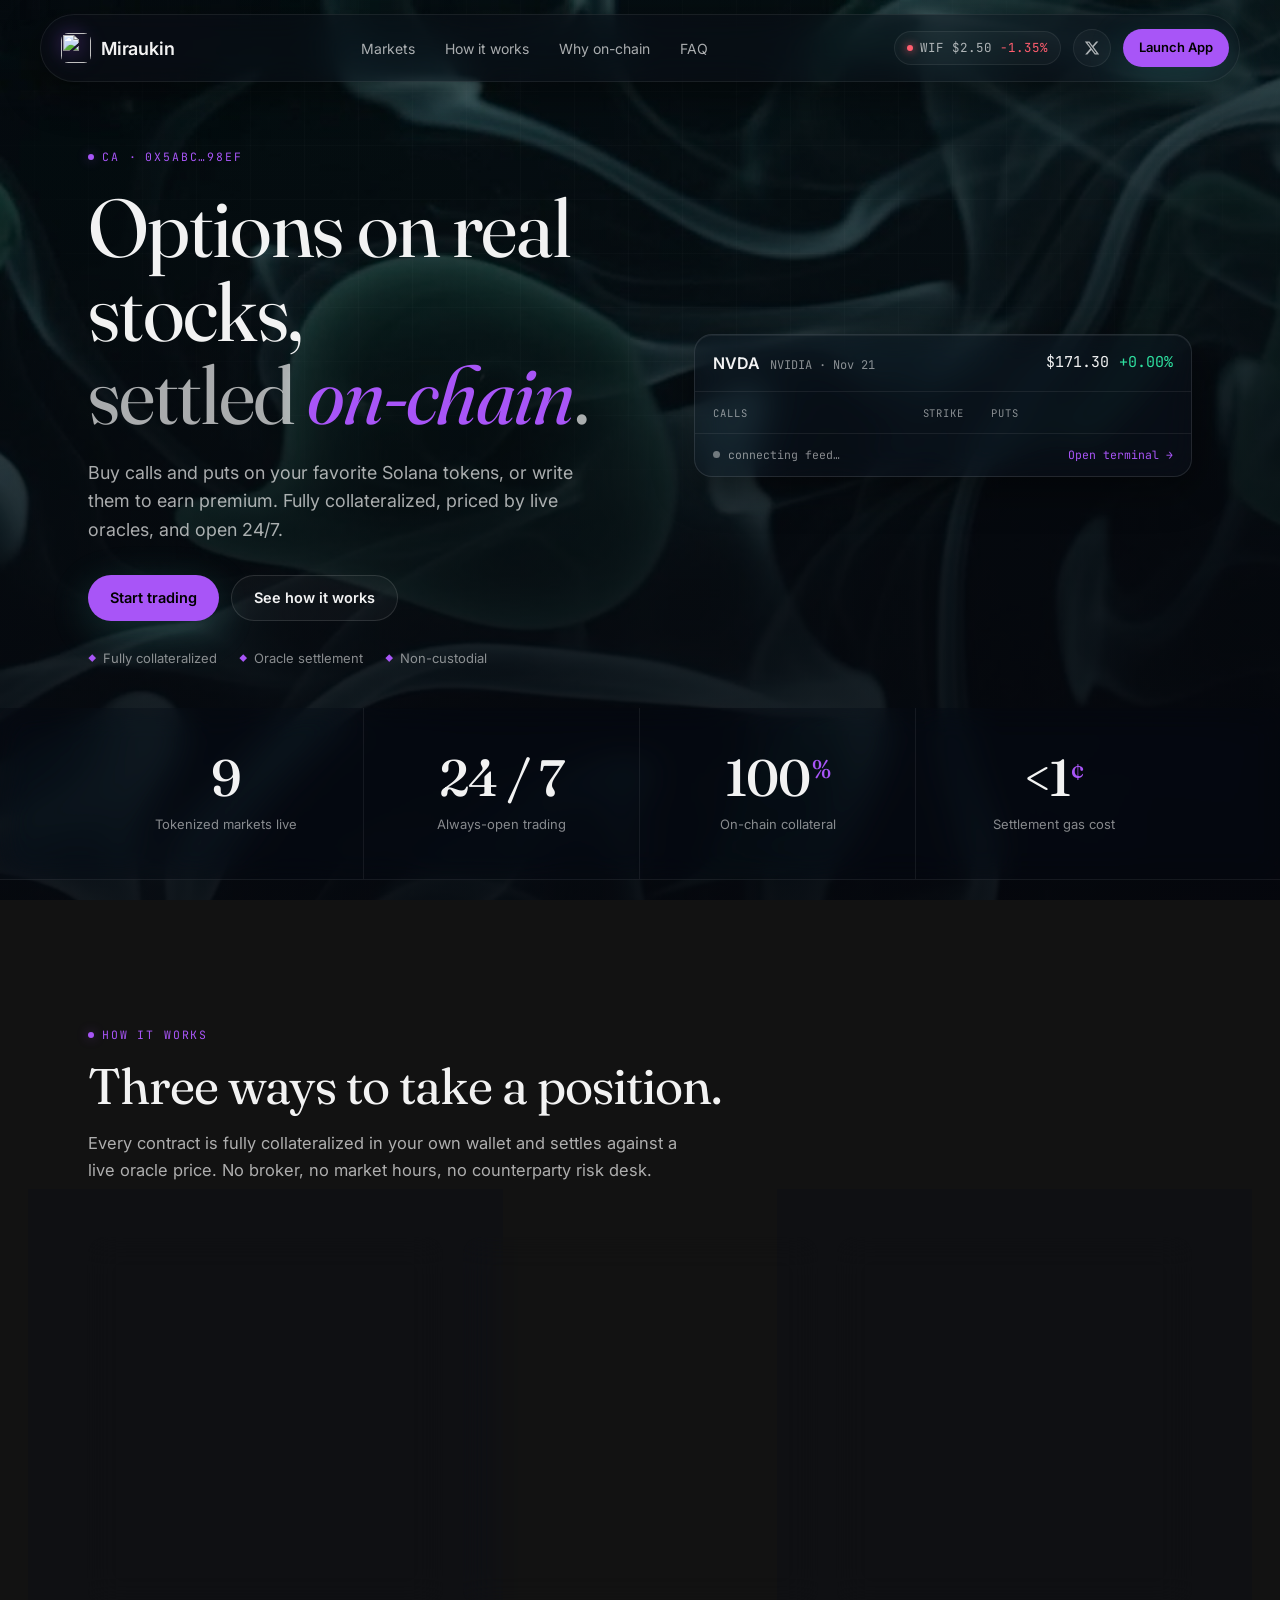
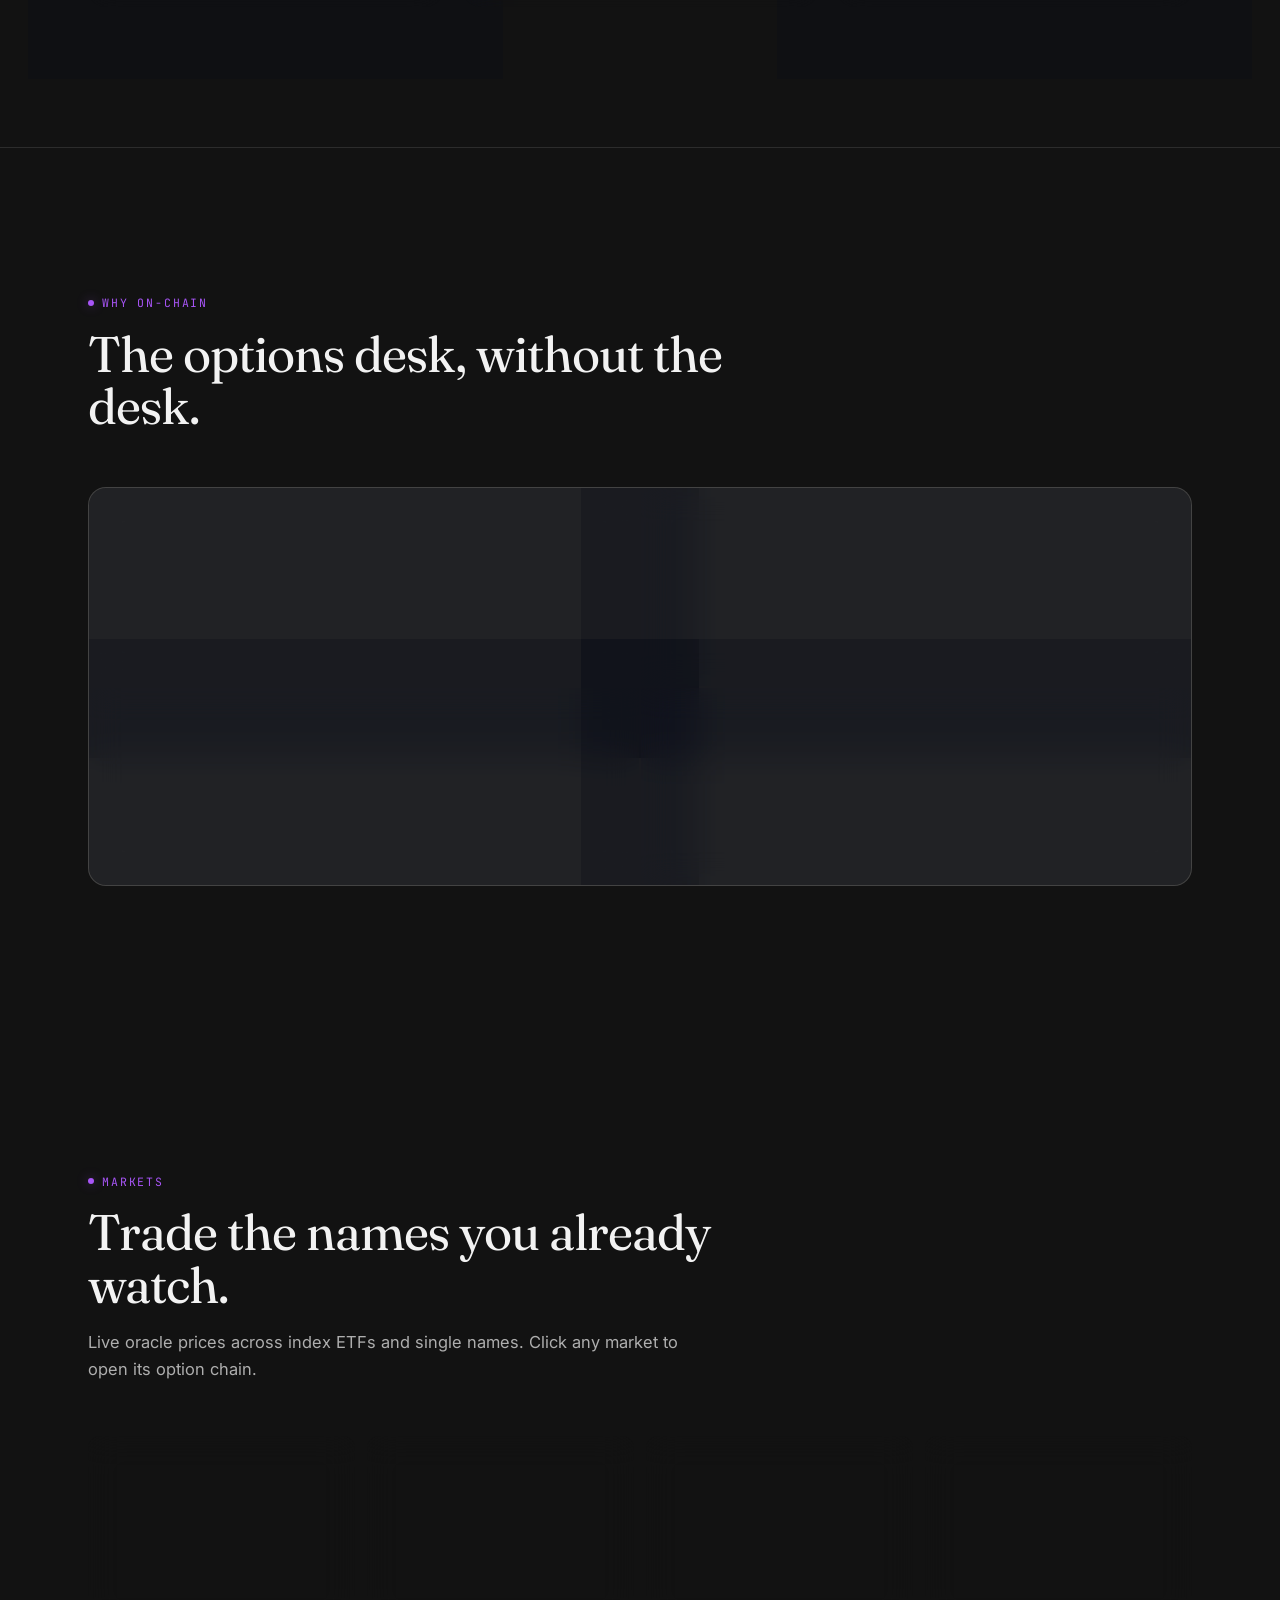
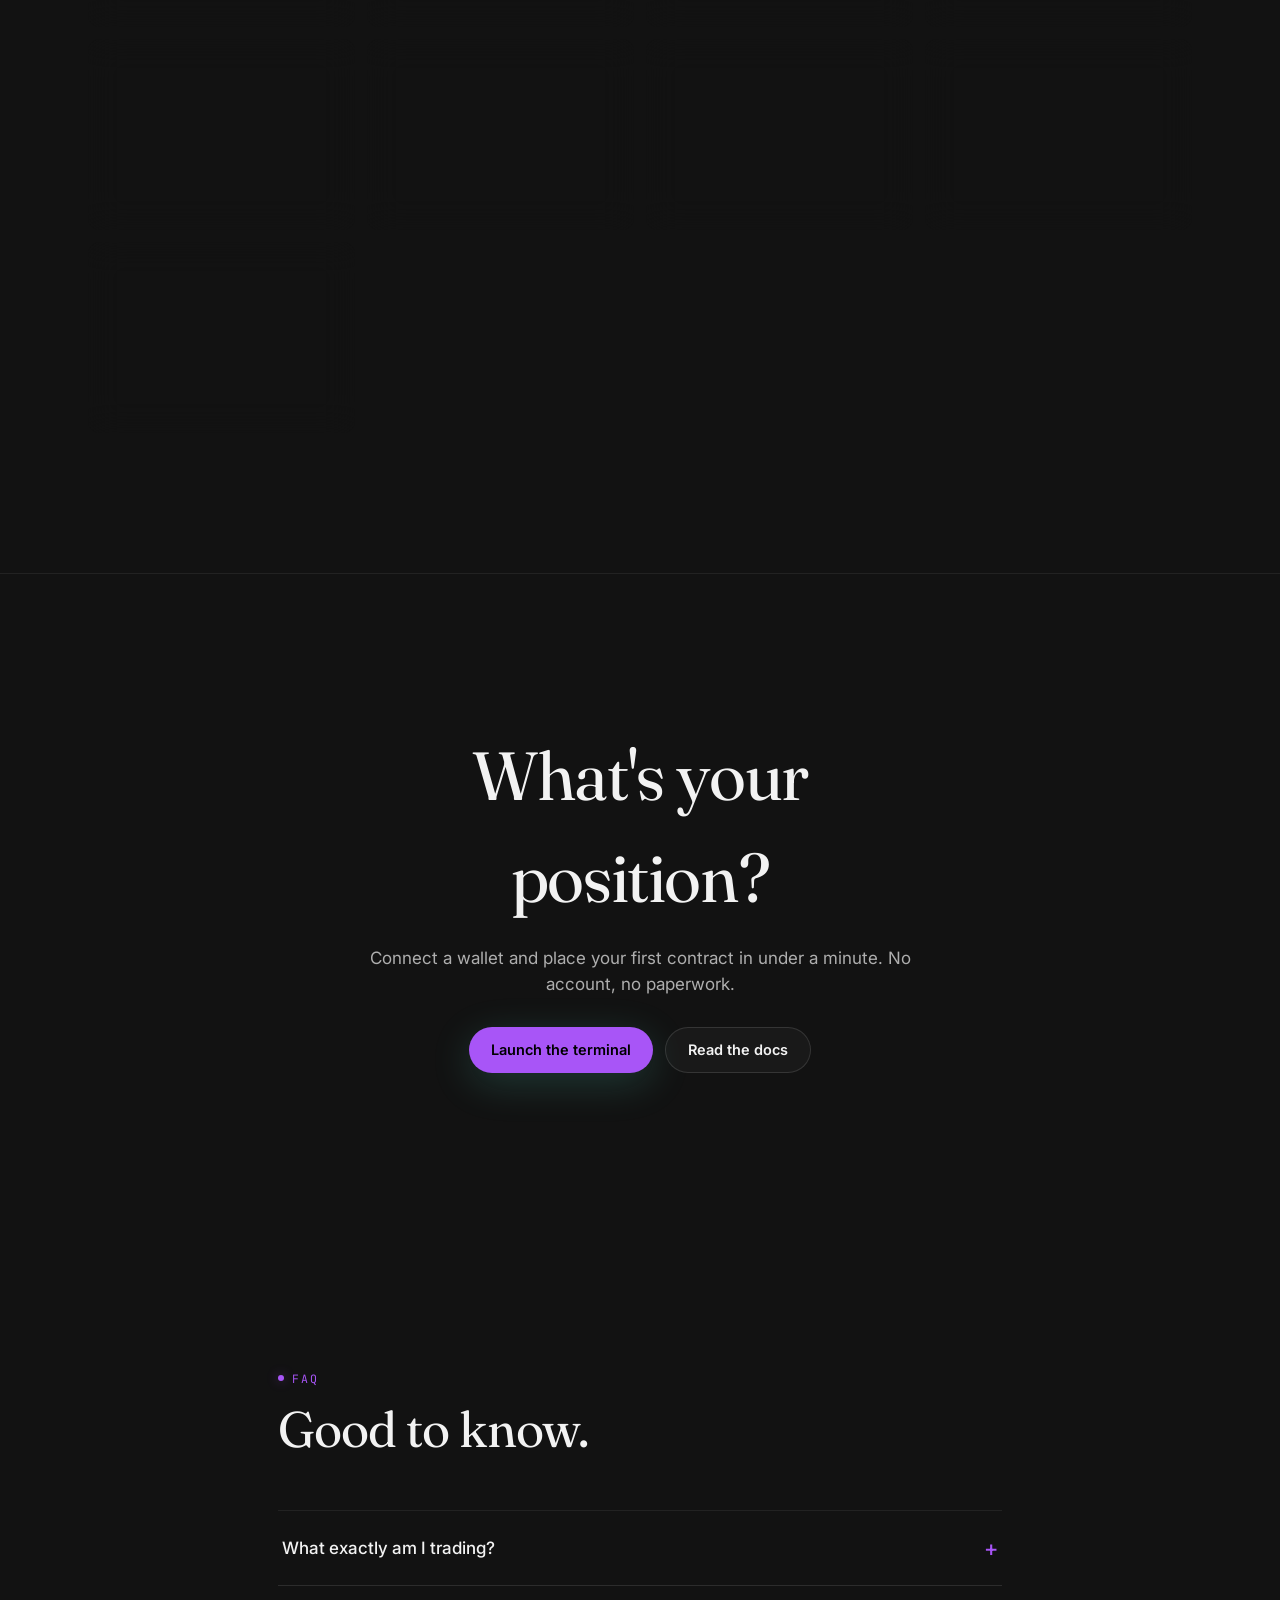
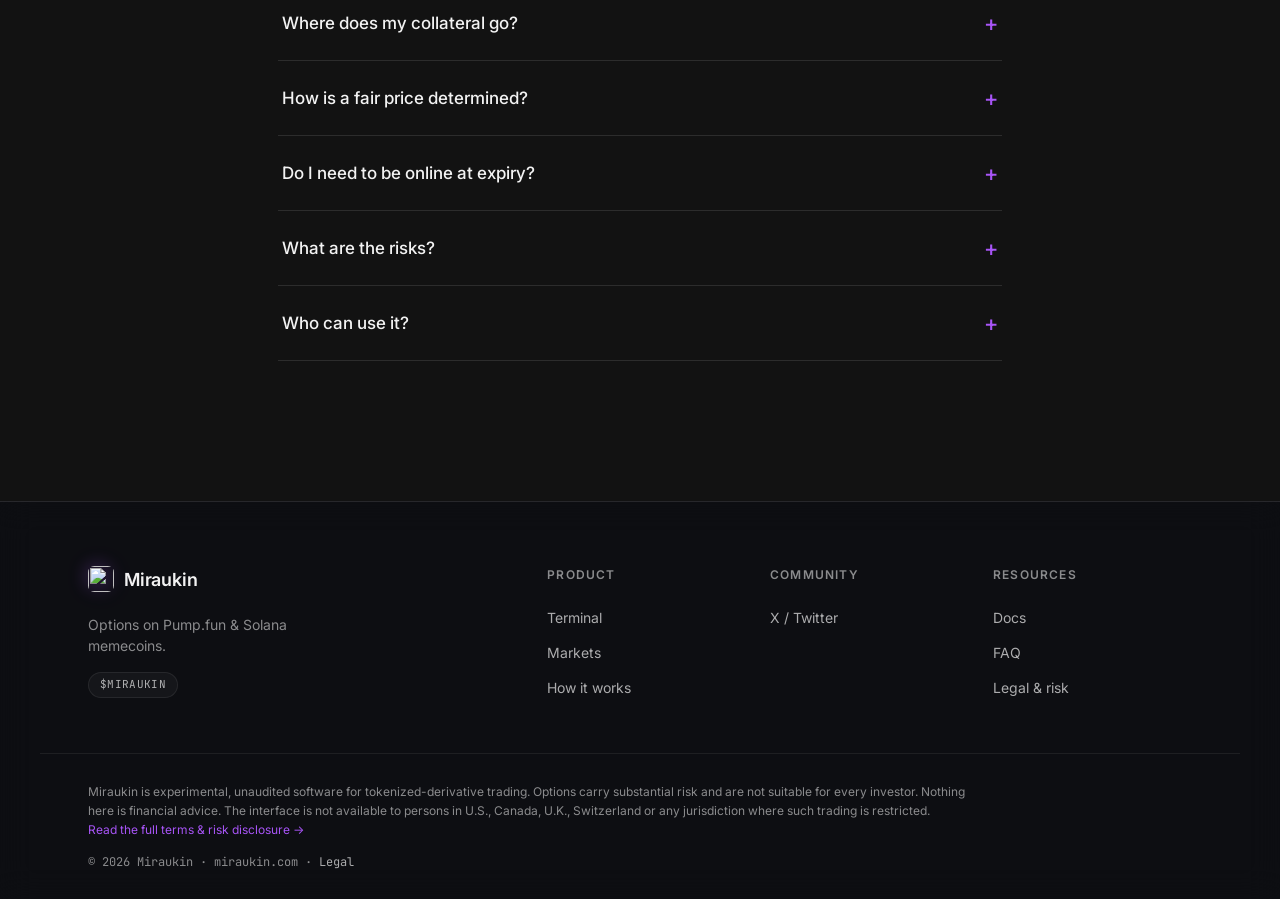
==== index.html @ d3ac38d7 "Initial commit: Clone trademeraki to Miraukin, integrate Pump.fun & Solana memecoins" ====
<!DOCTYPE html>
<html lang="en">
<head>
  <meta charset="UTF-8" />
  <meta name="viewport" content="width=device-width, initial-scale=1.0" />
  <title>Miraukin — Options on tokenized stocks, on-chain</title>
  <meta name="description" content="Trade calls and puts on tokenized equities, or write them to earn premium. Fully collateralized, oracle-priced, and open 24/7 on Robinhood Chain." />
  <meta property="og:title" content="Miraukin — Options on tokenized stocks" />
  <meta property="og:description" content="The options market for tokenized equities. On-chain, 24/7, fully collateralized." />
  <meta property="og:type" content="website" />
  <meta name="theme-color" content="#05060c" />
  <link rel="icon" type="image/png" href="assets/favicon.png" />
  <link rel="apple-touch-icon" href="assets/apple-touch-icon.png" />
  <link rel="preconnect" href="https://fonts.googleapis.com" />
  <link rel="preconnect" href="https://fonts.gstatic.com" crossorigin />
  <link href="https://fonts.googleapis.com/css2?family=Fraunces:opsz,wght@9..144,400..600&family=Inter:wght@400;500;600;700&family=JetBrains+Mono:wght@400;500;600;700&display=swap" rel="stylesheet" />
  <link rel="stylesheet" href="css/tokens.css" />
  <link rel="stylesheet" href="css/base.css" />
  <link rel="stylesheet" href="css/landing.css" />
</head>
<body>

  <!-- ===================== SITE BACKGROUND (video) ===================== -->
  <div class="site-bg" aria-hidden="true">
    <video autoplay muted loop playsinline preload="auto" poster="assets/hero-poster.jpg">
      <source src="assets/hero-bg.mp4" type="video/mp4" />
    </video>
  </div>

  <!-- ===================== NAV ===================== -->
  <header class="nav-shell">
    <nav class="nav wrap">
      <a class="brand" href="/">
        <span class="brand-mark" style="color:var(--accent)">
          <img src="assets/miraukin-logo.webp" alt="" width="30" height="30" />
        </span>
        <span class="brand-name" data-brand="name">Strike</span>
      </a>
      <div class="nav-links">
        <a href="#markets">Markets</a>
        <a href="#how">How it works</a>
        <a href="#features">Why on-chain</a>
        <a href="#faq">FAQ</a>
      </div>
      <div class="nav-cta">
        <a class="ticker-pill mono" href="#markets" id="navTicker" aria-label="live price">
          <span class="dot"></span> <span id="navTickerText">SPY —</span>
        </a>
        <a class="nav-x" data-link="x" href="#" target="_blank" rel="noopener" aria-label="Miraukin on X">
          <svg viewBox="0 0 24 24" width="16" height="16" fill="currentColor" aria-hidden="true"><path d="M18.244 2.25h3.308l-7.227 8.26 8.502 11.24H16.17l-5.214-6.817L4.99 21.75H1.68l7.73-8.835L1.254 2.25H8.08l4.713 6.231zm-1.161 17.52h1.833L7.084 4.126H5.117z"/></svg>
        </a>
        <a class="btn btn-accent btn-sm" href="app.html">Launch App</a>
        <button class="nav-menu-btn" id="navMenuBtn" aria-label="Menu" aria-expanded="false"><span></span><span></span></button>
      </div>
    </nav>
  </header>

  <!-- ===================== HERO ===================== -->
  <section class="hero">
    <div class="hero-glow" aria-hidden="true">
      <span class="blob b1"></span><span class="blob b2"></span><span class="blob b3"></span>
      <span class="grid-fade"></span>
    </div>

    <div class="wrap hero-inner">
      <div class="hero-copy">
        <span class="eyebrow reveal" data-ca-copy>CA · <span data-brand="ca-short">To be announced</span></span>
        <h1 class="hero-title reveal">
          <span class="serif l1">Options on real stocks,</span>
          <span class="serif l2">settled <em>on-chain</em>.</span>
        </h1>
        <p class="hero-sub reveal" data-brand="herosub">
          Buy calls and puts on tokenized equities, or write them to earn premium.
          Fully collateralized, priced by live oracles, and open 24/7.
        </p>
        <div class="hero-actions reveal">
          <a class="btn btn-accent" href="app.html">Start trading</a>
          <a class="btn btn-ghost" href="#how">See how it works</a>
        </div>
        <div class="hero-trust reveal">
          <span><i>◆</i> Fully collateralized</span>
          <span><i>◆</i> Oracle settlement</span>
          <span><i>◆</i> Non-custodial</span>
        </div>
      </div>

      <!-- Live mini-terminal preview -->
      <div class="hero-panel reveal" aria-label="live options preview">
        <div class="panel-top">
          <div class="pt-left">
            <span class="pt-sym" id="prevSym">NVDA</span>
            <span class="pt-name mono" id="prevName">NVIDIA · Nov 21</span>
          </div>
          <div class="pt-right mono">
            <span id="prevSpot">$171.30</span>
            <span class="delta pos" id="prevDelta">+0.00%</span>
          </div>
        </div>
        <div class="panel-chain">
          <div class="chain-head mono">
            <span>Calls</span><span>Strike</span><span>Puts</span>
          </div>
          <div id="prevChain" class="chain-body mono"><!-- injected --></div>
        </div>
        <div class="panel-foot mono">
          <span class="feed-dot" id="prevFeedDot"></span>
          <span id="prevFeed">connecting feed…</span>
          <a class="panel-launch" href="app.html">Open terminal →</a>
        </div>
      </div>
    </div>
  </section>

  <!-- ===================== STATS BAND ===================== -->
  <section class="stats-band">
    <div class="wrap stats-grid">
      <div class="stat reveal"><div class="stat-num serif" data-brand="marketcount">12</div><div class="stat-label">Tokenized markets live</div></div>
      <div class="stat reveal"><div class="stat-num serif">24 / 7</div><div class="stat-label">Always-open trading</div></div>
      <div class="stat reveal"><div class="stat-num serif">100<span class="pct">%</span></div><div class="stat-label">On-chain collateral</div></div>
      <div class="stat reveal"><div class="stat-num serif">&lt;1<span class="pct">¢</span></div><div class="stat-label">Settlement gas cost</div></div>
    </div>
  </section>

  <!-- ===================== HOW IT WORKS ===================== -->
  <section id="how" class="section-pad">
    <div class="wrap">
      <div class="sec-head reveal">
        <span class="eyebrow">How it works</span>
        <h2 class="serif">Three ways to take a position.</h2>
        <p class="sec-sub">Every contract is fully collateralized in your own wallet and settles against a live oracle price. No broker, no market hours, no counterparty risk desk.</p>
      </div>
      <div class="how-grid">
        <article class="how-card reveal">
          <div class="how-ico">↗</div>
          <h3>Buy calls & puts</h3>
          <p>Go long a move in either direction with defined risk. Pay a premium, and your maximum loss is exactly that premium.</p>
          <ul class="how-list mono">
            <li>Defined, capped downside</li>
            <li>Leverage without liquidation</li>
            <li>Cash-settled at expiry</li>
          </ul>
        </article>
        <article class="how-card reveal accent-card">
          <div class="how-ico">✎</div>
          <h3>Write to earn premium</h3>
          <p>Sell covered calls or cash-secured puts against collateral you already hold and collect the premium up front.</p>
          <ul class="how-list mono">
            <li>Yield on idle holdings</li>
            <li>Collateral locked, never rehypothecated</li>
            <li>Auto-settled on-chain</li>
          </ul>
        </article>
        <article class="how-card reveal">
          <div class="how-ico">⤢</div>
          <h3>Build strategies</h3>
          <p>Combine legs into spreads, straddles and collars to shape your exact payoff and cost basis in one order.</p>
          <ul class="how-list mono">
            <li>Multi-leg in a single tx</li>
            <li>Live payoff diagram</li>
            <li>Portfolio Greeks</li>
          </ul>
        </article>
      </div>
    </div>
  </section>

  <!-- ===================== FEATURES (numbered, Aevo-style) ===================== -->
  <section id="features" class="section-pad features">
    <div class="wrap">
      <div class="sec-head reveal">
        <span class="eyebrow">Why on-chain</span>
        <h2 class="serif">The options desk, without the desk.</h2>
      </div>
      <div class="feat-list">
        <article class="feat reveal">
          <span class="feat-no mono">01</span>
          <div class="feat-body">
            <h3>Fully collateralized</h3>
            <p>Every short option is backed 1:1 by locked collateral in a smart contract. There is no margin call and no way for a writer to default on assignment.</p>
          </div>
        </article>
        <article class="feat reveal">
          <span class="feat-no mono">02</span>
          <div class="feat-body">
            <h3>Oracle settlement</h3>
            <p>Contracts settle against decentralized price feeds at expiry, cash-settled to the penny. No manual exercise, no pin risk games.</p>
          </div>
        </article>
        <article class="feat reveal">
          <span class="feat-no mono">03</span>
          <div class="feat-body">
            <h3>Open 24 / 7</h3>
            <p>Tokenized equities never close. Hedge a weekend gap or trade an earnings reaction the moment it happens, not at the next opening bell.</p>
          </div>
        </article>
        <article class="feat reveal">
          <span class="feat-no mono">04</span>
          <div class="feat-body">
            <h3>Non-custodial</h3>
            <p>Positions and collateral live in your wallet on <span data-brand="chain">Robinhood Chain</span>. Connect, trade, and withdraw permissionlessly with sub-cent gas.</p>
          </div>
        </article>
      </div>
    </div>
  </section>

  <!-- ===================== MARKETS ===================== -->
  <section id="markets" class="section-pad markets">
    <div class="wrap">
      <div class="sec-head reveal">
        <span class="eyebrow">Markets</span>
        <h2 class="serif">Trade the names you already watch.</h2>
        <p class="sec-sub">Live oracle prices across index ETFs and single names. Click any market to open its option chain.</p>
      </div>
      <div class="market-grid mono" id="marketGrid"><!-- injected --></div>
    </div>
  </section>

  <!-- ===================== CTA ===================== -->
  <section class="cta-band">
    <div class="cta-glow" aria-hidden="true"></div>
    <div class="wrap cta-inner reveal">
      <h2 class="serif">What's your position?</h2>
      <p>Connect a wallet and place your first contract in under a minute. No account, no paperwork.</p>
      <div class="hero-actions">
        <a class="btn btn-accent" href="app.html">Launch the terminal</a>
        <a class="btn btn-ghost" data-link="docs" href="#">Read the docs</a>
      </div>
    </div>
  </section>

  <!-- ===================== FAQ ===================== -->
  <section id="faq" class="section-pad">
    <div class="wrap faq-wrap">
      <div class="sec-head reveal"><span class="eyebrow">FAQ</span><h2 class="serif">Good to know.</h2></div>
      <div class="faq-list" id="faqList"><!-- injected --></div>
    </div>
  </section>

  <!-- ===================== FOOTER ===================== -->
  <footer class="footer">
    <div class="wrap footer-inner">
      <div class="footer-brand">
        <a class="brand" href="/">
          <span class="brand-mark" style="color:var(--accent)"><img src="assets/miraukin-logo.webp" alt="" width="26" height="26" /></span>
          <span class="brand-name" data-brand="name">Strike</span>
        </a>
        <p class="footer-tag" data-brand="tagline">Options on tokenized stocks. On-chain.</p>
        <span class="tag" data-brand="ticker">$MERAKI</span>
      </div>
      <div class="footer-cols">
        <div class="footer-col">
          <h4>Product</h4>
          <a href="app.html">Terminal</a>
          <a href="#markets">Markets</a>
          <a href="#how">How it works</a>
        </div>
        <div class="footer-col">
          <h4>Community</h4>
          <a data-link="x" href="#">X / Twitter</a>
        </div>
        <div class="footer-col">
          <h4>Resources</h4>
          <a data-link="docs" href="#">Docs</a>
          <a href="#faq">FAQ</a>
          <a href="legal.html">Legal &amp; risk</a>
        </div>
      </div>
    </div>
    <div class="wrap footer-legal">
      <p class="disclaimer">
        <span data-brand="name">Strike</span> is experimental, unaudited software for tokenized-derivative
        trading. Options carry substantial risk and are not suitable for every investor. Nothing here is
        financial advice. The interface is not available to persons in <span data-brand="excluded">the U.S., Canada, U.K., Switzerland</span>
        or any jurisdiction where such trading is restricted. <a href="legal.html" class="disc-link">Read the full terms &amp; risk disclosure →</a>
      </p>
      <p class="copyright mono">© <span data-brand="year">2026</span> <span data-brand="name">Strike</span> · <span data-brand="domain">strike.trade</span> · <a href="legal.html">Legal</a></p>
    </div>
  </footer>

  <script type="module" src="js/ticker.js"></script>
</body>
</html>
---- css/tokens.css ----
/* =============================================================================
   DESIGN TOKENS
   Blend of Hyperfoundation (near-black + mint glow + serif display) and
   Aevo (pure-black rigor, mono tickers, structured panels).
   --accent is overwritten at runtime from js/config.js (brand.js).
   ========================================================================== */

:root {
  /* Base surfaces */
  --bg:          #05060c;
  --bg-2:        #080a11;
  --surface:     #0c0e16;
  --surface-2:   #11131d;
  --surface-3:   #171a25;

  /* Hairlines */
  --line:        rgba(255, 255, 255, 0.07);
  --line-2:      rgba(255, 255, 255, 0.12);
  --line-strong: rgba(255, 255, 255, 0.20);

  /* Text */
  --text:        rgba(255, 255, 255, 0.95);
  --text-2:      rgba(255, 255, 255, 0.66);
  --text-3:      rgba(255, 255, 255, 0.52);
  --text-4:      rgba(255, 255, 255, 0.40);

  /* Brand accent (mint-aqua) — overridden by config at runtime */
  --accent:        #57ebd0;
  --accent-ink:    #04120e;
  --accent-soft:   rgba(87, 235, 208, 0.14);
  --accent-line:   rgba(87, 235, 208, 0.30);
  --accent-glow:   rgba(87, 235, 208, 0.45);
  --accent-deep:   #0a3b32;   /* forest tone for gradient blooms */

  /* Glass (frosted panels over the video background) */
  --glass:       rgba(13, 16, 24, 0.30);
  --glass-2:     rgba(17, 20, 30, 0.40);
  --glass-strong:rgba(9, 11, 18, 0.44);
  --glass-line:  rgba(255, 255, 255, 0.11);
  --glass-blur:  blur(16px) saturate(150%);

  /* Market semantics */
  --up:          #2fe0a0;
  --up-soft:     rgba(47, 224, 160, 0.12);
  --down:        #ff5d6e;
  --down-soft:   rgba(255, 93, 110, 0.12);

  /* Typography */
  --font-display: 'Fraunces', 'Times New Roman', serif;
  --font-sans:    'Inter', system-ui, -apple-system, 'Segoe UI', Roboto, sans-serif;
  --font-mono:    'JetBrains Mono', ui-monospace, 'SFMono-Regular', Menlo, monospace;

  /* Radii */
  --r-xs:  6px;
  --r-sm:  8px;
  --r-md:  12px;
  --r-lg:  18px;
  --r-xl:  26px;
  --r-pill: 999px;

  /* Shadows */
  --shadow-sm:  0 1px 2px rgba(0,0,0,0.4);
  --shadow-md:  0 12px 40px rgba(0,0,0,0.45);
  --shadow-lg:  0 30px 80px rgba(0,0,0,0.55);
  --shadow-accent: 0 10px 40px rgba(87, 235, 208, 0.18);

  /* Layout */
  --maxw: 1200px;
  --gutter: clamp(20px, 5vw, 48px);
  --nav-h: 68px;

  /* Motion */
  --ease: cubic-bezier(0.22, 1, 0.36, 1);
  --ease-out: cubic-bezier(0.16, 1, 0.3, 1);
}
---- css/base.css ----
/* =============================================================================
   BASE / RESET / SHARED PRIMITIVES
   ========================================================================== */

*, *::before, *::after { box-sizing: border-box; }
* { margin: 0; padding: 0; }

html { -webkit-text-size-adjust: 100%; scroll-behavior: smooth; scroll-padding-top: 104px;
  color-scheme: dark;                               /* dark native scrollbars, no white overlay */
  scrollbar-width: thin; scrollbar-color: rgba(255,255,255,0.16) transparent; }

body {
  font-family: var(--font-sans);
  background: var(--bg);
  color: var(--text);
  line-height: 1.5;
  font-size: 16px;
  -webkit-font-smoothing: antialiased;
  text-rendering: optimizeLegibility;
  overflow-x: hidden;
}

a { color: inherit; text-decoration: none; }
button { font-family: inherit; cursor: pointer; border: none; background: none; color: inherit; }
input, select { font-family: inherit; color: inherit; }
img, svg { display: block; max-width: 100%; }
.brand-mark img { border-radius: 24%; display: block; }
ul { list-style: none; }

::selection { background: var(--accent); color: var(--accent-ink); }

:focus-visible { outline: 2px solid var(--accent); outline-offset: 2px; border-radius: 4px; }

/* Scrollbar */
::-webkit-scrollbar { width: 8px; height: 8px; }
::-webkit-scrollbar-track { background: transparent; }
::-webkit-scrollbar-thumb { background: rgba(255,255,255,0.14); border-radius: 999px; }
::-webkit-scrollbar-thumb:hover { background: rgba(255,255,255,0.26); }
::-webkit-scrollbar-corner { background: transparent; }

/* Layout helpers */
.wrap { width: 100%; max-width: var(--maxw); margin-inline: auto; padding-inline: var(--gutter); }
.mono { font-family: var(--font-mono); font-variant-numeric: tabular-nums; }
.serif { font-family: var(--font-display); }
.up { color: var(--up); }
.down { color: var(--down); }
.muted { color: var(--text-2); }

/* Eyebrow label */
.eyebrow {
  font-family: var(--font-mono);
  font-size: 11.5px;
  letter-spacing: 0.16em;
  text-transform: uppercase;
  color: var(--accent);
  display: inline-flex;
  align-items: center;
  gap: 8px;
}
.eyebrow::before {
  content: '';
  width: 6px; height: 6px;
  border-radius: 50%;
  background: var(--accent);
  box-shadow: 0 0 12px var(--accent-glow);
}

/* Buttons */
.btn {
  display: inline-flex; align-items: center; justify-content: center; gap: 8px;
  height: 46px; padding: 0 22px;
  border-radius: var(--r-pill);
  font-size: 14.5px; font-weight: 600;
  transition: transform .18s var(--ease), background .18s var(--ease), border-color .18s var(--ease), box-shadow .18s var(--ease);
  white-space: nowrap;
}
.btn:active { transform: translateY(1px); }

.btn-accent {
  background: var(--accent);
  color: var(--accent-ink);
  box-shadow: var(--shadow-accent);
}
.btn-accent:hover { box-shadow: 0 14px 46px rgba(87,235,208,0.32); transform: translateY(-1px); }

.btn-ghost {
  background: rgba(255,255,255,0.03);
  border: 1px solid var(--line-2);
  color: var(--text);
}
.btn-ghost:hover { border-color: var(--line-strong); background: rgba(255,255,255,0.06); }

.btn-sm { height: 38px; padding: 0 16px; font-size: 13px; }

/* Pills / tags */
.tag {
  display: inline-flex; align-items: center; gap: 6px;
  height: 26px; padding: 0 11px;
  border-radius: var(--r-pill);
  font-family: var(--font-mono);
  font-size: 11px; letter-spacing: 0.03em;
  background: rgba(255,255,255,0.04);
  border: 1px solid var(--line);
  color: var(--text-2);
}

/* Chip pos/neg */
.delta { font-family: var(--font-mono); font-variant-numeric: tabular-nums; }
.delta.pos { color: var(--up); }
.delta.neg { color: var(--down); }

/* Section scaffolding */
section { position: relative; }
.section-pad { padding-block: clamp(72px, 11vw, 140px); }

.reveal { opacity: 0; transform: translateY(22px); transition: opacity .7s var(--ease-out), transform .7s var(--ease-out); }
.reveal.in { opacity: 1; transform: none; }

@media (prefers-reduced-motion: reduce) {
  * { animation: none !important; transition: none !important; scroll-behavior: auto !important; }
  .reveal { opacity: 1; transform: none; }
}
---- css/landing.css ----
/* =============================================================================
   LANDING PAGE
   ========================================================================== */

/* ---------- NAV ---------- */
.nav-shell {
  position: fixed; inset: 0 0 auto 0; z-index: 100;
  padding-top: 14px;
  transition: background .3s var(--ease), backdrop-filter .3s var(--ease);
}
.nav-shell.scrolled { background: linear-gradient(var(--bg), rgba(5,6,12,0)); }
.nav {
  position: relative;
  height: var(--nav-h);
  display: flex; align-items: center; justify-content: space-between;
  gap: 18px;
  background: rgba(12, 14, 22, 0.66);
  backdrop-filter: blur(18px) saturate(140%);
  -webkit-backdrop-filter: blur(18px) saturate(140%);
  border: 1px solid var(--line);
  border-radius: var(--r-pill);
  padding: 0 10px 0 20px;
  box-shadow: var(--shadow-md);
}
.brand { display: inline-flex; align-items: center; gap: 10px; }
.brand-mark { display: inline-flex; filter: drop-shadow(0 0 10px var(--accent-glow)); }
.brand-name { font-weight: 600; font-size: 18px; letter-spacing: -0.01em; }
.nav-links { display: flex; gap: 30px; margin-left: auto; margin-right: auto; }
.nav-links a { font-size: 14px; color: var(--text-2); transition: color .18s; }
.nav-links a:hover { color: var(--text); }
.nav-cta { display: flex; align-items: center; gap: 12px; }
.ticker-pill {
  display: inline-flex; align-items: center; gap: 7px;
  height: 34px; padding: 0 12px;
  border-radius: var(--r-pill);
  background: rgba(255,255,255,0.03);
  border: 1px solid var(--line);
  font-size: 12.5px; color: var(--text-2);
}
.ticker-pill .dot { width: 6px; height: 6px; border-radius: 50%; background: var(--up); box-shadow: 0 0 8px var(--up); }
.nav-x {
  display: inline-flex; align-items: center; justify-content: center;
  width: 38px; height: 38px; border-radius: 50%;
  color: var(--text-2);
  background: rgba(255,255,255,0.03); border: 1px solid var(--line);
  transition: color .16s, background .16s, border-color .16s, transform .16s;
}
.nav-x:hover { color: var(--text); background: rgba(255,255,255,0.06); border-color: var(--line-strong); transform: translateY(-1px); }
.nav-menu-btn { display: none; width: 40px; height: 40px; border-radius: var(--r-sm);
  border: 1px solid var(--line-2); flex-direction: column; align-items: center; justify-content: center; gap: 5px; }
.nav-menu-btn span { width: 18px; height: 2px; background: var(--text); border-radius: 2px; transition: transform .2s var(--ease), opacity .2s; }
.nav-shell.menu-open .nav-menu-btn span:first-child { transform: translateY(3.5px) rotate(45deg); }
.nav-shell.menu-open .nav-menu-btn span:last-child { transform: translateY(-3.5px) rotate(-45deg); }

/* ---------- HERO ---------- */
.hero { position: relative; padding-top: calc(var(--nav-h) + 70px); padding-bottom: 40px; overflow: hidden; }
.hero-glow { position: absolute; inset: -10% -10% auto -10%; height: 130%; z-index: 0; pointer-events: none; }
.blob { position: absolute; border-radius: 50%; filter: blur(80px); opacity: 0.6; }
.blob.b1 { width: 620px; height: 620px; left: -8%; top: -14%;
  background: radial-gradient(circle at 30% 30%, var(--accent-deep), transparent 68%); opacity: 0.85; }
.blob.b2 { width: 520px; height: 520px; right: -6%; top: 2%;
  background: radial-gradient(circle at 50% 50%, rgba(87,235,208,0.22), transparent 65%); }
.blob.b3 { width: 460px; height: 460px; left: 34%; top: 26%;
  background: radial-gradient(circle at 50% 50%, rgba(30, 90, 120, 0.28), transparent 68%);
  animation: drift 18s var(--ease) infinite alternate; }
@keyframes drift { to { transform: translate(40px, -30px) scale(1.08); } }
.grid-fade {
  position: absolute; inset: 0;
  background-image: linear-gradient(var(--line) 1px, transparent 1px), linear-gradient(90deg, var(--line) 1px, transparent 1px);
  background-size: 54px 54px;
  mask-image: radial-gradient(ellipse 80% 60% at 50% 30%, #000 30%, transparent 72%);
  -webkit-mask-image: radial-gradient(ellipse 80% 60% at 50% 30%, #000 30%, transparent 72%);
  opacity: 0.5;
}
.hero-inner {
  position: relative; z-index: 1;
  display: grid; grid-template-columns: 1.05fr 0.95fr; gap: 56px; align-items: center;
}
.hero-copy { max-width: 620px; }
.hero-title { margin: 20px 0 22px; }
.hero-title .serif { display: block; font-weight: 400; letter-spacing: -0.02em; line-height: 1.02;
  font-size: clamp(42px, 6.4vw, 82px); }
.hero-title .l1 { color: var(--text); }
.hero-title .l2 { color: var(--text-2); }
.hero-title em { font-style: italic; color: var(--accent); }
.hero-sub { font-size: clamp(16px, 1.4vw, 18.5px); color: var(--text-2); max-width: 520px; line-height: 1.6; }
.hero-actions { display: flex; gap: 12px; margin-top: 30px; flex-wrap: wrap; }
.hero-trust { display: flex; gap: 22px; margin-top: 28px; flex-wrap: wrap;
  font-size: 13px; color: var(--text-3); }
.hero-trust span { display: inline-flex; align-items: center; gap: 7px; }
.hero-trust i { color: var(--accent); font-style: normal; font-size: 8px; }

/* Hero live panel */
.hero-panel {
  background: linear-gradient(180deg, var(--surface-2), var(--surface));
  border: 1px solid var(--line-2);
  border-radius: var(--r-lg);
  box-shadow: var(--shadow-lg);
  overflow: hidden;
  backdrop-filter: blur(4px);
}
.panel-top { display: flex; align-items: center; justify-content: space-between;
  padding: 16px 18px; border-bottom: 1px solid var(--line); }
.pt-left { display: flex; align-items: baseline; gap: 10px; }
.pt-sym { font-weight: 600; font-size: 16px; }
.pt-name { font-size: 12px; color: var(--text-3); }
.pt-right { display: flex; align-items: baseline; gap: 10px; font-size: 15px; }
.panel-chain { padding: 6px 6px 4px; }
.chain-head { display: grid; grid-template-columns: 1fr 84px 1fr; gap: 6px;
  padding: 8px 12px; font-size: 10.5px; letter-spacing: 0.08em; text-transform: uppercase; color: var(--text-3); }
.chain-head span:nth-child(2) { text-align: center; }
.chain-body { display: flex; flex-direction: column; }
.crow { display: grid; grid-template-columns: 1fr 84px 1fr; gap: 6px; align-items: center;
  padding: 7px 12px; font-size: 12.5px; border-radius: 8px; transition: background .15s; }
.crow:hover { background: rgba(255,255,255,0.03); }
.crow .c-call { text-align: left; color: var(--up); }
.crow .c-put { text-align: right; color: var(--text-2); }
.crow .c-strike { text-align: center; color: var(--text-3); font-size: 11.5px; }
.crow.atm { background: var(--accent-soft); }
.crow.atm .c-strike { color: var(--accent); font-weight: 600; }
.panel-foot { display: flex; align-items: center; gap: 8px;
  padding: 12px 18px; border-top: 1px solid var(--line); font-size: 11.5px; color: var(--text-3); }
.feed-dot { width: 7px; height: 7px; border-radius: 50%; background: var(--text-4); }
.feed-dot.live { background: var(--up); box-shadow: 0 0 8px var(--up); }
.feed-dot.sim { background: var(--accent); box-shadow: 0 0 8px var(--accent-glow); }
.panel-launch { margin-left: auto; color: var(--accent); }

/* ---------- TICKER STRIP (static) ---------- */
.ticker-strip { position: relative; border-block: 1px solid var(--line);
  background: var(--bg-2); overflow-x: auto; overflow-y: hidden; margin-top: 22px;
  scrollbar-width: none; }
.ticker-strip::-webkit-scrollbar { display: none; }
.ticker-track { display: flex; justify-content: space-around; align-items: baseline;
  gap: 0; padding: 14px 24px; white-space: nowrap; width: 100%; }
.tik { display: inline-flex; align-items: baseline; gap: 9px; font-size: 13px; flex: none; }
.tik b { font-weight: 600; color: var(--text); letter-spacing: 0.02em; }
.tik .px { color: var(--text-2); }

/* ---------- STATS BAND ---------- */
.stats-band { border-bottom: 1px solid var(--line); background:
  radial-gradient(ellipse 60% 100% at 50% 0%, rgba(87,235,208,0.05), transparent 70%); }
.stats-grid { display: grid; grid-template-columns: repeat(4, 1fr); }
.stat { padding: 44px 24px; text-align: center; border-right: 1px solid var(--line); }
.stat:last-child { border-right: none; }
.stat-num { font-size: clamp(34px, 4vw, 52px); font-weight: 500; letter-spacing: -0.02em; line-height: 1; }
.stat-num .pct { color: var(--accent); font-size: 0.5em; vertical-align: super; margin-left: 2px; }
.stat-label { margin-top: 12px; font-size: 13px; color: var(--text-3); }

/* ---------- SECTION HEADS ---------- */
.sec-head { max-width: 720px; margin-bottom: 54px; }
.sec-head h2 { font-weight: 400; letter-spacing: -0.02em; line-height: 1.05;
  font-size: clamp(30px, 4.4vw, 50px); margin-top: 16px; }
.sec-sub { margin-top: 18px; color: var(--text-2); font-size: 16.5px; max-width: 620px; line-height: 1.6; }

/* ---------- HOW ---------- */
.how-grid { display: grid; grid-template-columns: repeat(3, 1fr); gap: 20px; }
.how-card { padding: 30px; border: 1px solid var(--line); border-radius: var(--r-lg);
  background: linear-gradient(180deg, var(--surface), var(--bg-2)); transition: border-color .2s, transform .2s; }
.how-card:hover { border-color: var(--line-2); transform: translateY(-3px); }
.how-card.accent-card { border-color: var(--accent-line); box-shadow: 0 0 0 1px var(--accent-line), 0 20px 60px rgba(87,235,208,0.06); }
.how-ico { width: 46px; height: 46px; display: grid; place-items: center;
  border-radius: 12px; background: var(--accent-soft); color: var(--accent);
  font-size: 20px; margin-bottom: 20px; }
.how-card h3 { font-size: 20px; font-weight: 600; letter-spacing: -0.01em; }
.how-card p { margin-top: 10px; color: var(--text-2); font-size: 14.5px; line-height: 1.6; }
.how-list { margin-top: 20px; padding-top: 18px; border-top: 1px solid var(--line);
  display: flex; flex-direction: column; gap: 9px; font-size: 12.5px; color: var(--text-3); }
.how-list li { display: flex; align-items: center; gap: 9px; }
.how-list li::before { content: '✓'; color: var(--accent); font-size: 11px; }

/* ---------- FEATURES ---------- */
.features { border-top: 1px solid var(--line); background:
  linear-gradient(180deg, var(--bg), var(--bg-2)); }
.feat-list { display: grid; grid-template-columns: repeat(2, 1fr); gap: 2px;
  border: 1px solid var(--line); border-radius: var(--r-lg); overflow: hidden;
  background: var(--line); }
.feat { display: flex; gap: 20px; padding: 40px; background: var(--bg-2); transition: background .2s; }
.feat:hover { background: var(--surface); }
.feat-no { font-size: 13px; color: var(--accent); padding-top: 4px; }
.feat-body h3 { font-size: 22px; font-weight: 600; letter-spacing: -0.01em; }
.feat-body p { margin-top: 12px; color: var(--text-2); font-size: 15px; line-height: 1.62; }

/* ---------- MARKETS ---------- */
.market-grid { display: grid; grid-template-columns: repeat(4, 1fr); gap: 12px; }
.mkt {
  display: flex; flex-direction: column; gap: 12px;
  padding: 18px; border: 1px solid var(--line); border-radius: var(--r-md);
  background: var(--surface); transition: border-color .18s, transform .18s, background .18s;
}
.mkt:hover { border-color: var(--accent-line); transform: translateY(-2px); background: var(--surface-2); }
.mkt-top { display: flex; align-items: center; justify-content: space-between; }
.mkt-sym { font-weight: 600; font-size: 15px; font-family: var(--font-sans); letter-spacing: -0.01em; }
.mkt-name { font-size: 11px; color: var(--text-3); }
.mkt-spot { font-size: 20px; letter-spacing: -0.01em; }
.mkt-bot { display: flex; align-items: center; justify-content: space-between; font-size: 12px; }
.mkt-iv { color: var(--text-3); }
.spark { width: 100%; height: 30px; }

/* ---------- CTA ---------- */
.cta-band { position: relative; overflow: hidden; border-top: 1px solid var(--line);
  padding-block: clamp(80px, 12vw, 150px); text-align: center; }
.cta-glow { position: absolute; inset: auto 0 -60% 0; height: 120%;
  background: radial-gradient(ellipse 50% 60% at 50% 100%, rgba(87,235,208,0.14), transparent 70%); pointer-events: none; }
.cta-inner { position: relative; z-index: 1; max-width: 640px; margin-inline: auto; }
.cta-inner h2 { font-size: clamp(38px, 6vw, 68px); font-weight: 400; letter-spacing: -0.02em; }
.cta-inner p { margin-top: 18px; color: var(--text-2); font-size: 17px; }
.cta-inner .hero-actions { justify-content: center; }

/* ---------- FAQ ---------- */
.faq-wrap { max-width: 820px; margin-inline: auto; }
.faq-list { display: flex; flex-direction: column; gap: 0; border-top: 1px solid var(--line); }
.faq-item { border-bottom: 1px solid var(--line); }
.faq-q { width: 100%; text-align: left; display: flex; align-items: center; justify-content: space-between; gap: 20px;
  padding: 24px 4px; font-size: 17px; font-weight: 500; color: var(--text); }
.faq-q .plus { color: var(--accent); font-size: 22px; transition: transform .25s var(--ease); flex: none; }
.faq-item.open .faq-q .plus { transform: rotate(45deg); }
.faq-a { max-height: 0; overflow: hidden; transition: max-height .3s var(--ease); }
.faq-a p { padding: 0 4px 24px; color: var(--text-2); font-size: 15px; line-height: 1.65; max-width: 680px; }

/* ---------- FOOTER ---------- */
.footer { border-top: 1px solid var(--line); background: var(--bg-2); padding-top: 64px; }
.footer-inner { display: grid; grid-template-columns: 1.3fr 2fr; gap: 40px; padding-bottom: 48px; }
.footer-tag { margin: 16px 0 14px; color: var(--text-3); font-size: 14px; max-width: 260px; }
.footer-cols { display: grid; grid-template-columns: repeat(3, 1fr); gap: 24px; }
.footer-col h4 { font-size: 12px; text-transform: uppercase; letter-spacing: 0.1em; color: var(--text-3); margin-bottom: 16px; font-weight: 600; }
.footer-col a { display: block; padding: 7px 0; color: var(--text-2); font-size: 14px; transition: color .15s; }
.footer-col a:hover { color: var(--accent); }
.footer-legal { border-top: 1px solid var(--line); padding-block: 28px; display: flex; flex-direction: column; gap: 14px; }
.disclaimer { color: var(--text-3); font-size: 12px; line-height: 1.6; max-width: 900px; }
.disclaimer a, .disc-link { color: var(--accent); white-space: nowrap; }
.disclaimer a:hover, .copyright a:hover { text-decoration: underline; }
.copyright { color: var(--text-3); font-size: 12px; }
.copyright a { color: var(--text-2); }

/* ---------- RESPONSIVE ---------- */
@media (max-width: 1000px) {
  .hero-inner { grid-template-columns: 1fr; gap: 40px; }
  .hero-panel { max-width: 520px; }
  .feat-list { grid-template-columns: 1fr; }
  .market-grid { grid-template-columns: repeat(2, 1fr); }
  .stats-grid { grid-template-columns: repeat(2, 1fr); }
  .stat:nth-child(2) { border-right: none; }
  .stat:nth-child(1), .stat:nth-child(2) { border-bottom: 1px solid var(--line); }
  .nav-menu-btn { display: flex; }
  .nav-links {
    position: absolute; top: calc(100% + 8px); left: 0; right: 0;
    flex-direction: column; gap: 0; margin: 0;
    background: rgba(12, 14, 22, 0.96); backdrop-filter: blur(18px);
    border: 1px solid var(--line); border-radius: var(--r-lg); padding: 8px;
    box-shadow: var(--shadow-lg);
    opacity: 0; visibility: hidden; transform: translateY(-6px); transition: all .2s var(--ease);
  }
  .nav-links a { padding: 13px 14px; border-radius: var(--r-sm); }
  .nav-links a:hover { background: rgba(255,255,255,0.04); }
  .nav-shell.menu-open .nav-links { opacity: 1; visibility: visible; transform: none; }
  .how-grid { grid-template-columns: 1fr; }
  .footer-inner { grid-template-columns: 1fr; }
}
@media (max-width: 560px) {
  #navTicker { display: none; }
  .market-grid { grid-template-columns: 1fr; }
  .footer-cols { grid-template-columns: 1fr 1fr; }
  .feat { padding: 28px 22px; }
  .hero-trust { gap: 14px; }
}

/* =============================================================================
   GLASS THEME — frosted surfaces floating over the fixed video background
   ========================================================================== */
body { background: transparent; }

.site-bg { position: fixed; inset: 0; z-index: -2; overflow: hidden; background: var(--bg); }
.site-bg video { position: absolute; inset: 0; width: 100%; height: 100%; object-fit: cover; }
.site-bg::after {                       /* lighter tint so the video shows through */
  content: ''; position: absolute; inset: 0;
  background:
    radial-gradient(150% 100% at 20% 4%, rgba(5,6,12,0.18), rgba(5,6,12,0.66) 70%),
    linear-gradient(180deg, rgba(5,6,12,0.22), rgba(5,6,12,0.72));
}

/* the video is the glow now — retire the CSS blobs, keep faint grid texture */
.hero { padding-top: calc(var(--nav-h) + 74px); }
.hero-glow .blob { display: none; }
.hero-glow .grid-fade { opacity: 0.28; }

/* frost every surface */
.nav { background: rgba(12,14,22,0.5); }
.hero-panel { background: var(--glass-2); backdrop-filter: var(--glass-blur); -webkit-backdrop-filter: var(--glass-blur); border-color: var(--glass-line); }
.ticker-strip { background: rgba(9,11,18,0.4); backdrop-filter: var(--glass-blur); -webkit-backdrop-filter: var(--glass-blur); }
.stats-band { background: rgba(9,11,18,0.3); backdrop-filter: var(--glass-blur); -webkit-backdrop-filter: var(--glass-blur); }
.features { background: transparent; border-top-color: var(--glass-line); }
.feat-list { background: var(--glass-line); border-color: var(--glass-line); }
.feat { background: var(--glass); backdrop-filter: var(--glass-blur); -webkit-backdrop-filter: var(--glass-blur); }
.feat:hover { background: var(--glass-2); }
.how-card { background: var(--glass); backdrop-filter: var(--glass-blur); -webkit-backdrop-filter: var(--glass-blur); border-color: var(--glass-line); }
.how-card.accent-card { background: var(--glass-2); }
.mkt { background: var(--glass); backdrop-filter: var(--glass-blur); -webkit-backdrop-filter: var(--glass-blur); border-color: var(--glass-line); }
.mkt:hover { background: var(--glass-2); }
.faq-item { border-bottom-color: var(--glass-line); }
.footer { background: rgba(9,11,18,0.5); backdrop-filter: var(--glass-blur); -webkit-backdrop-filter: var(--glass-blur); border-top-color: var(--glass-line); }

/* subtle top highlight to sell the glass */
.hero-panel, .how-card, .mkt, .feat {
  box-shadow: inset 0 1px 0 rgba(255,255,255,0.06), var(--shadow-md);
}

@media (prefers-reduced-motion: reduce) { .site-bg video { display: none; } }
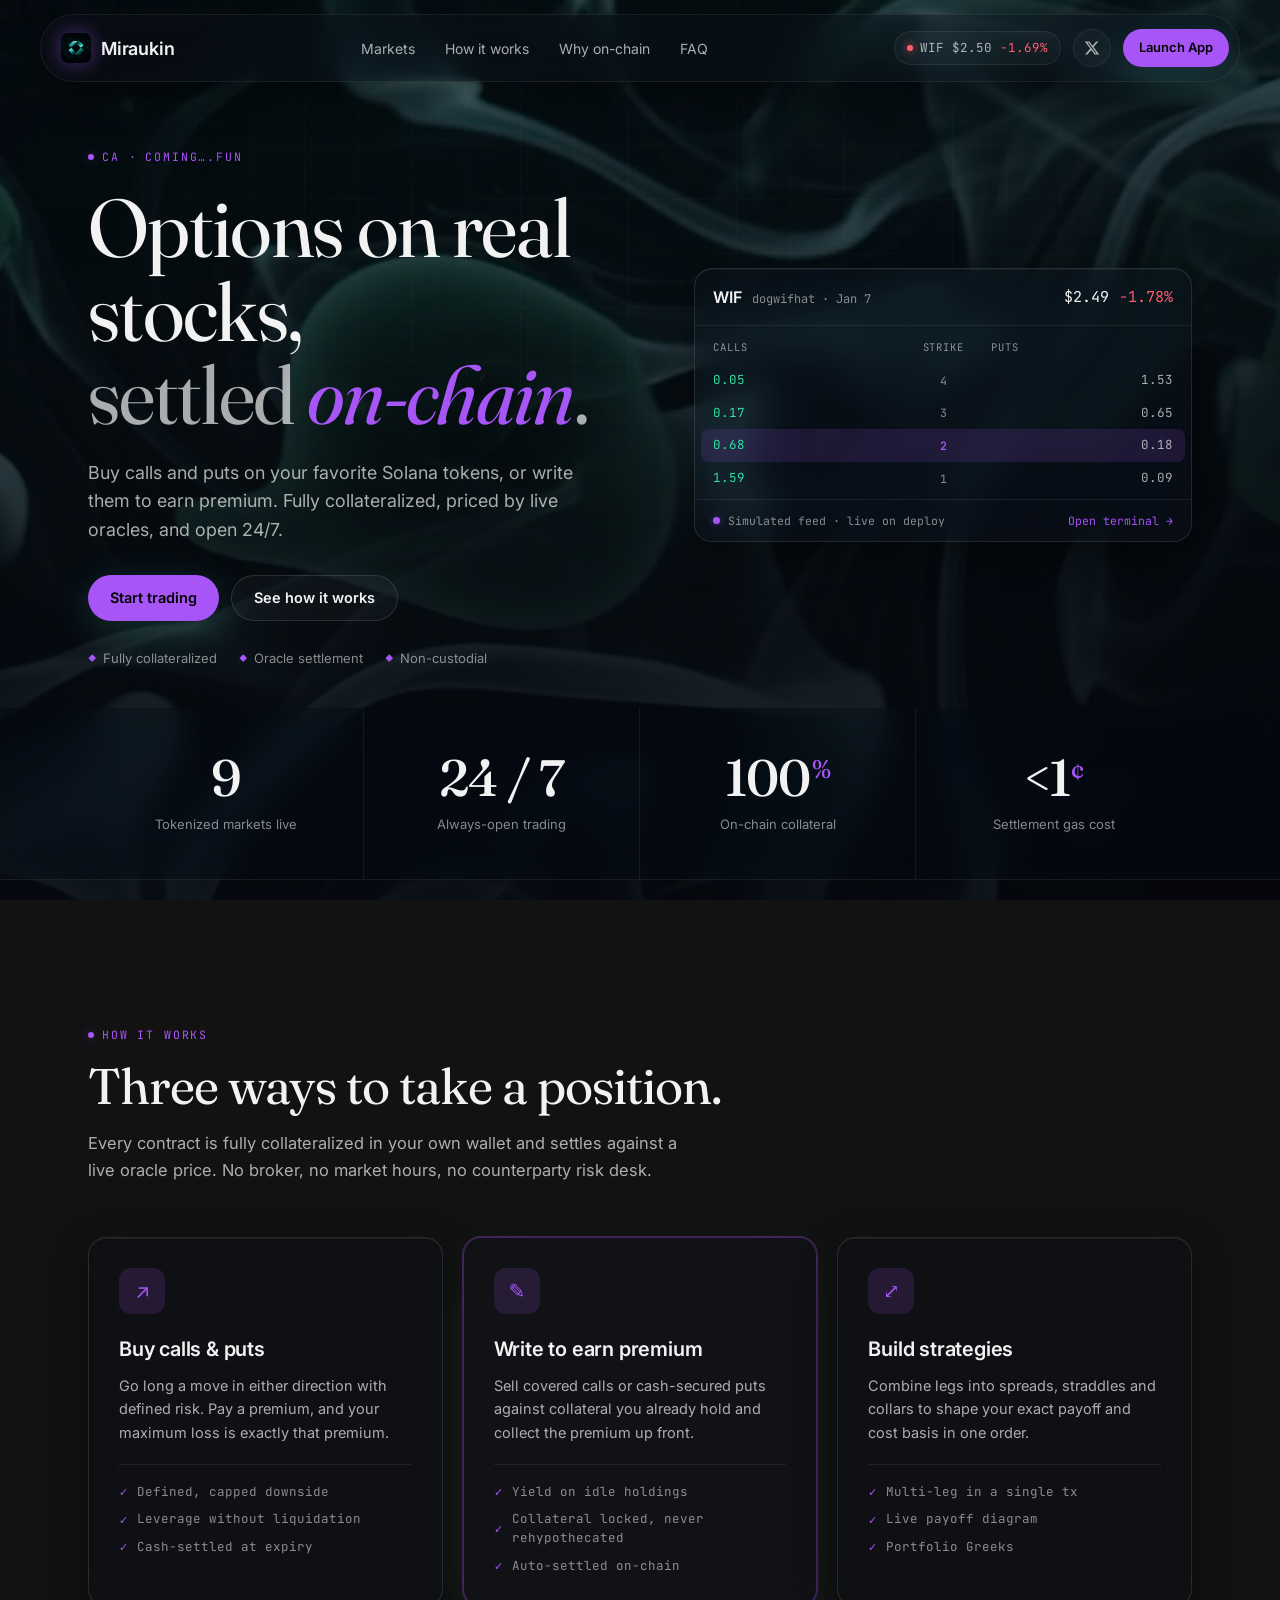
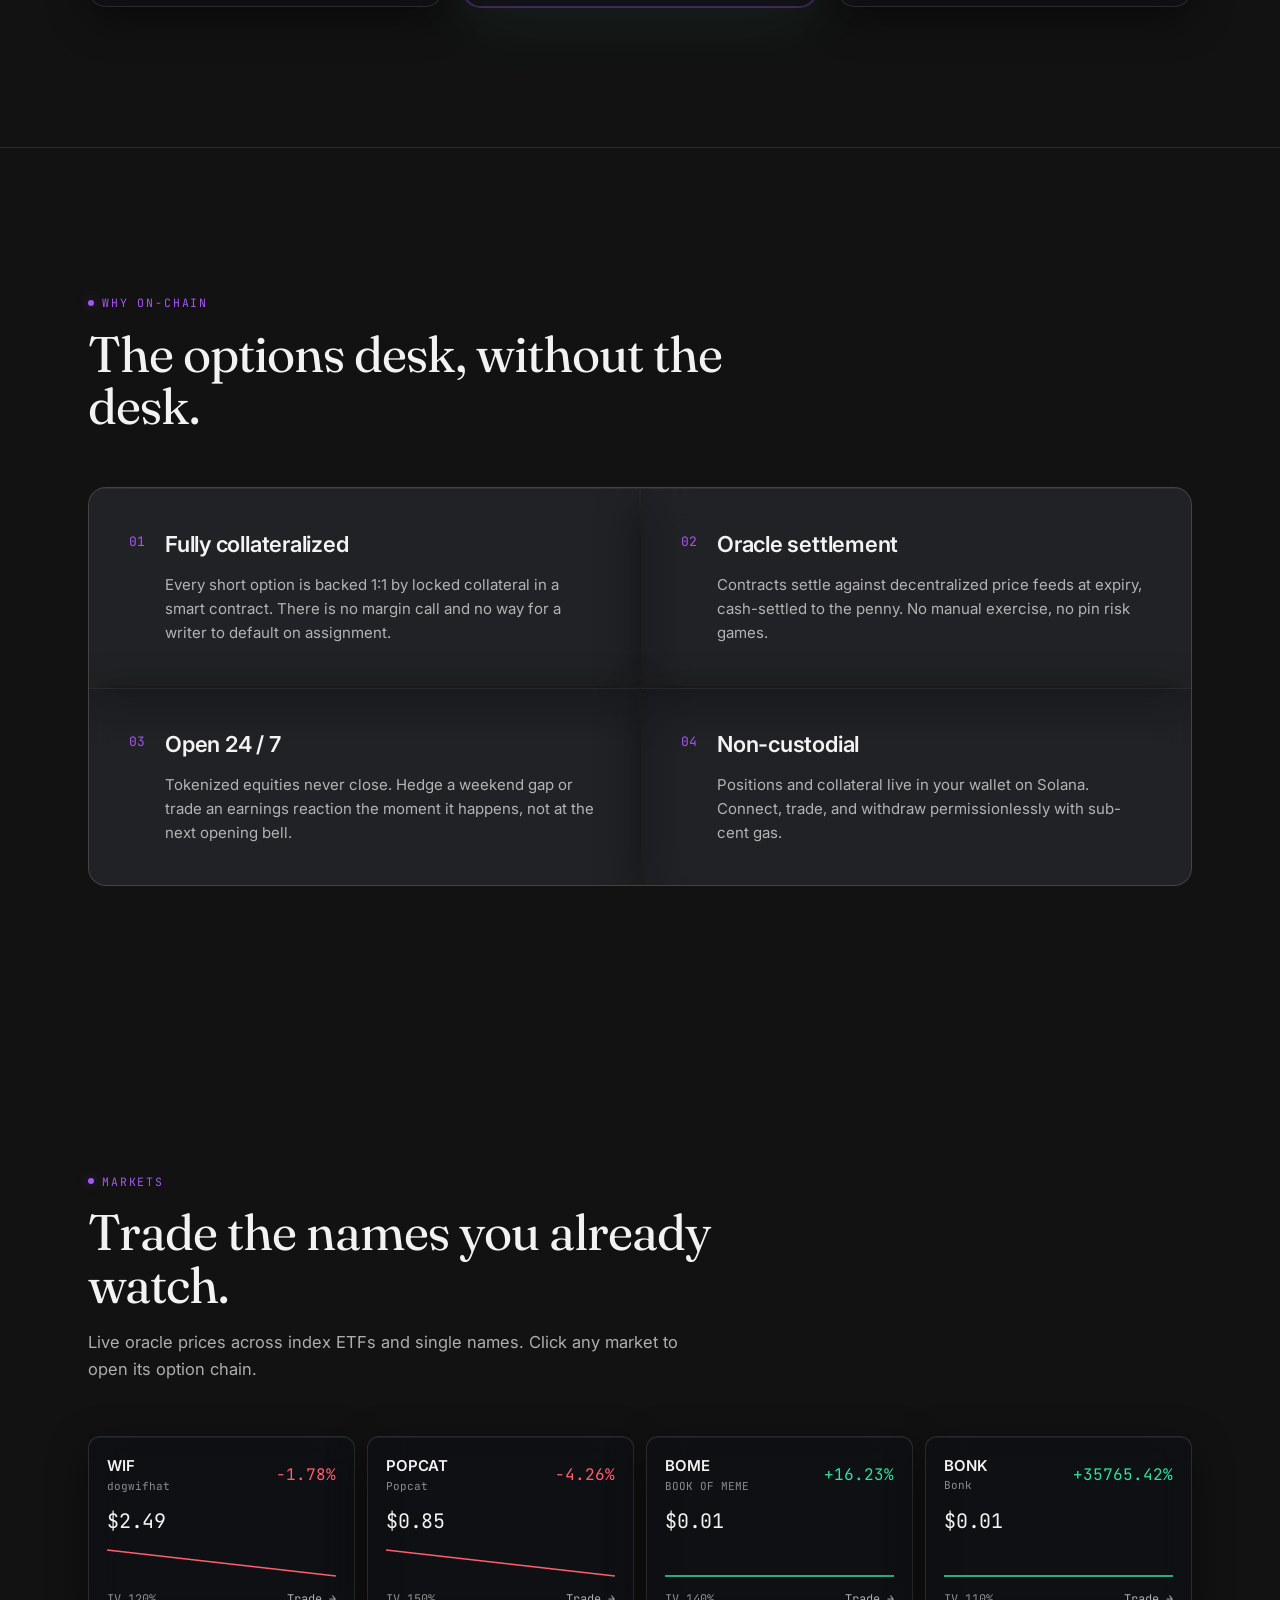
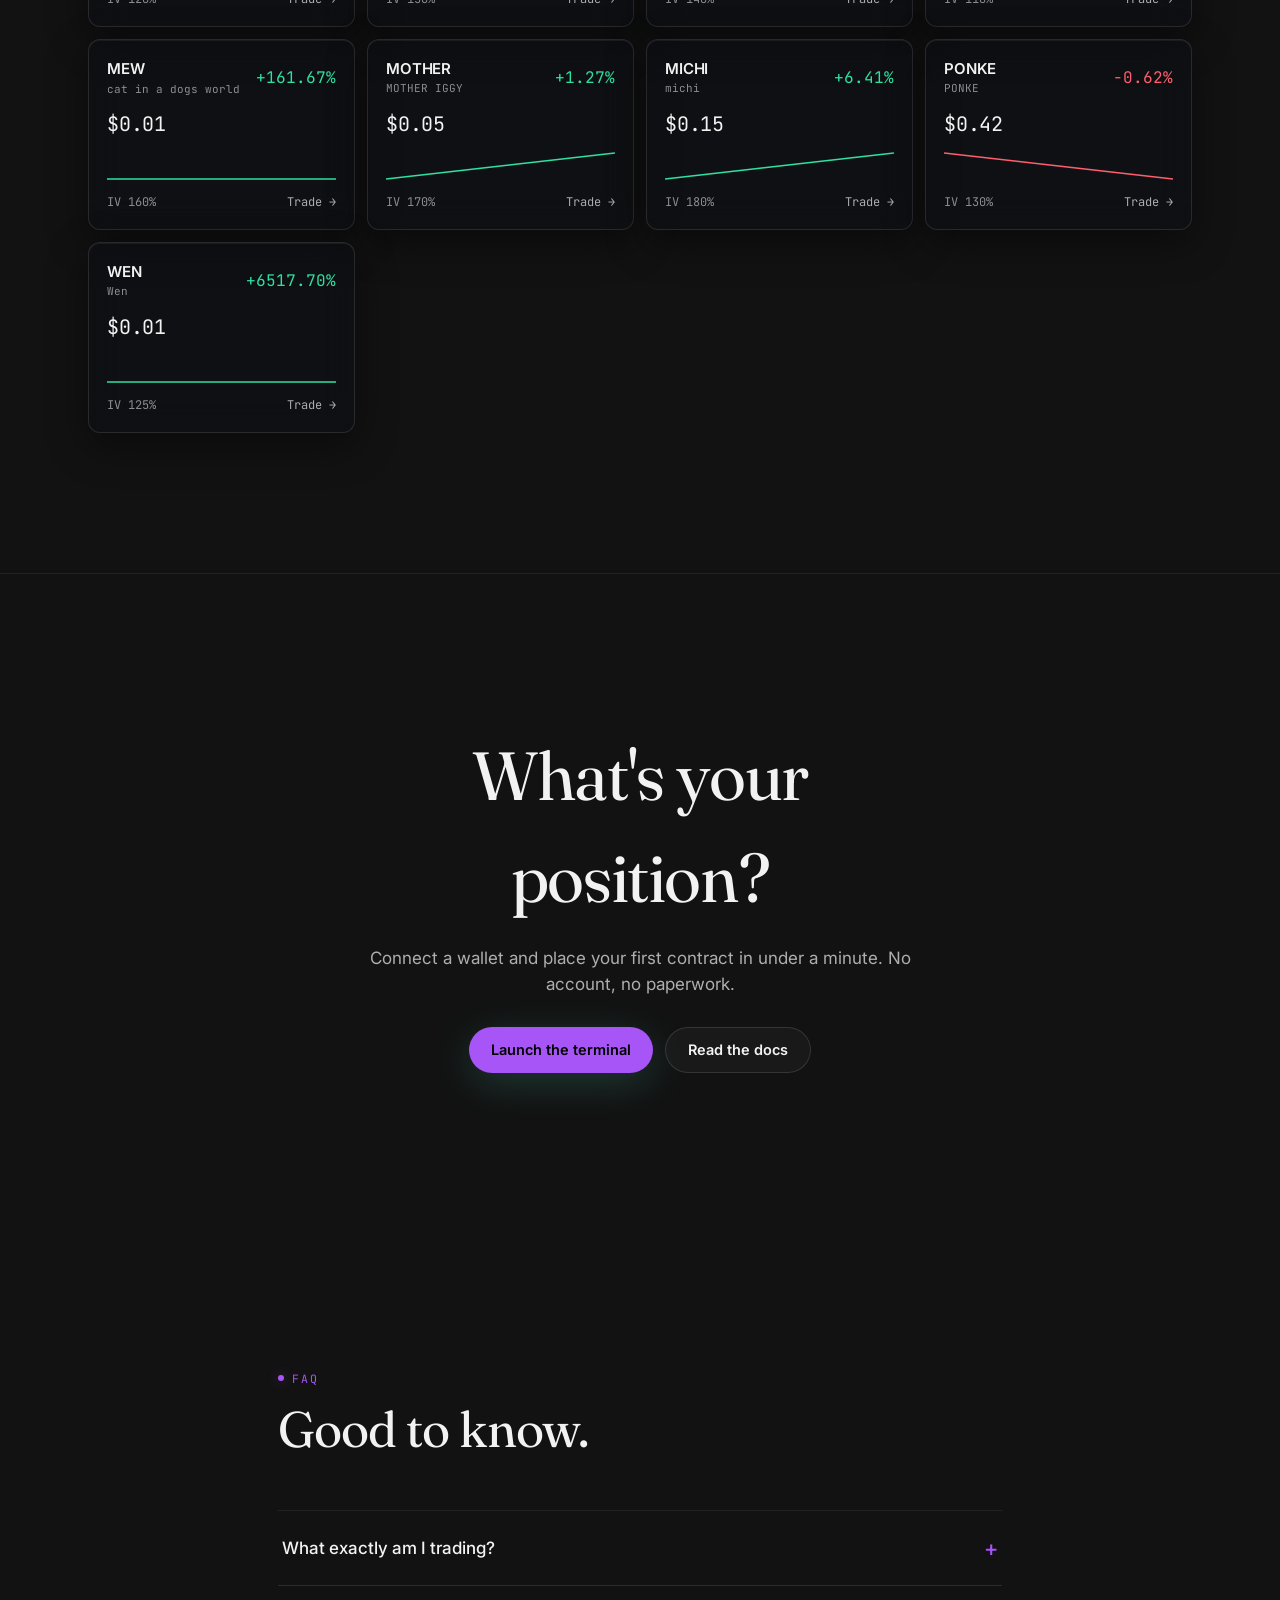
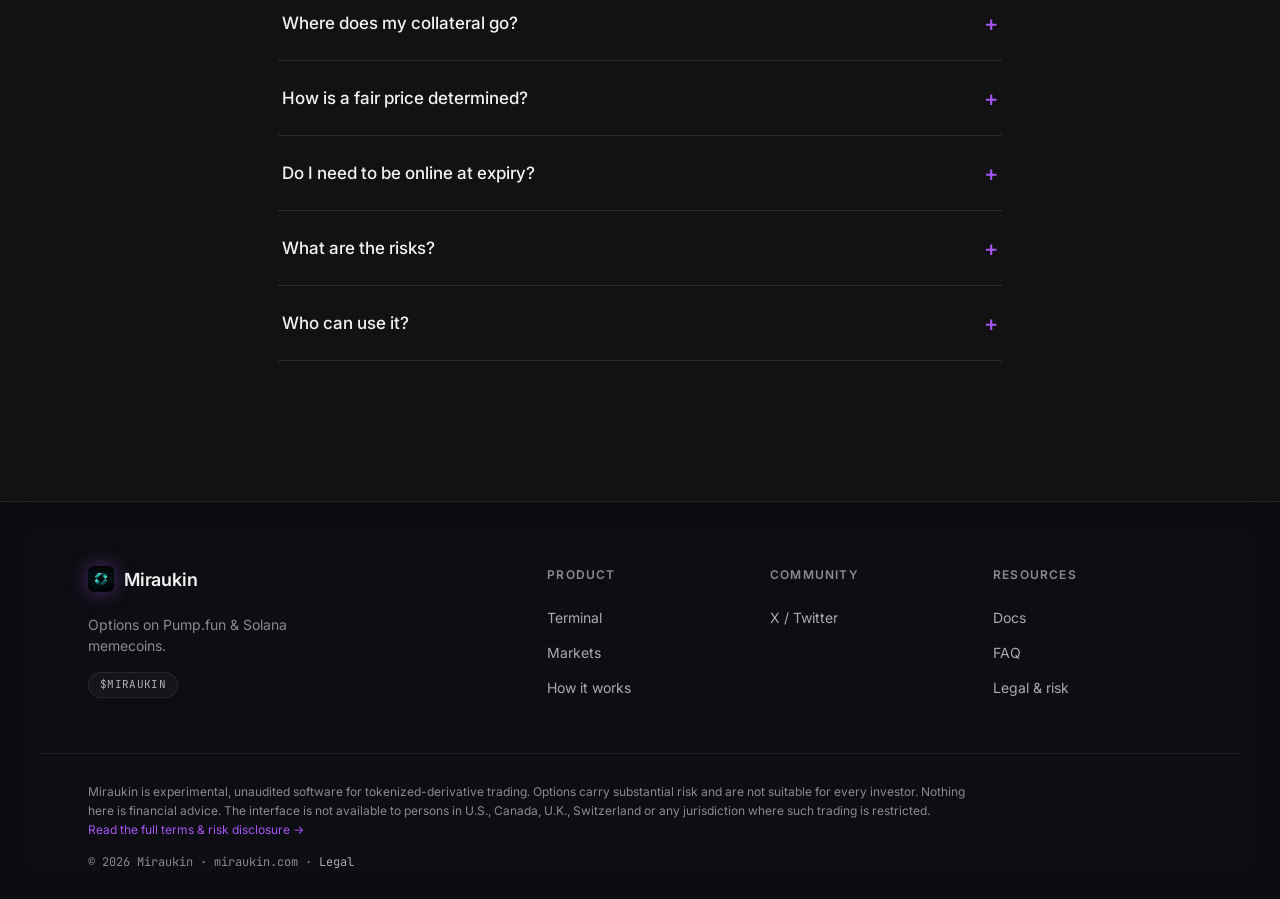
==== commit 2bbef122: "Fix logo asset name, update CA text, and fix token list initialization crash by defaulting to WIF" ====
--- a/index.html
+++ b/index.html
@@ -88,7 +88,7 @@
       <div class="hero-panel reveal" aria-label="live options preview">
         <div class="panel-top">
           <div class="pt-left">
-            <span class="pt-sym" id="prevSym">NVDA</span>
+            <span class="pt-sym" id="prevSym">WIF</span>
             <span class="pt-name mono" id="prevName">NVIDIA · Nov 21</span>
           </div>
           <div class="pt-right mono">
